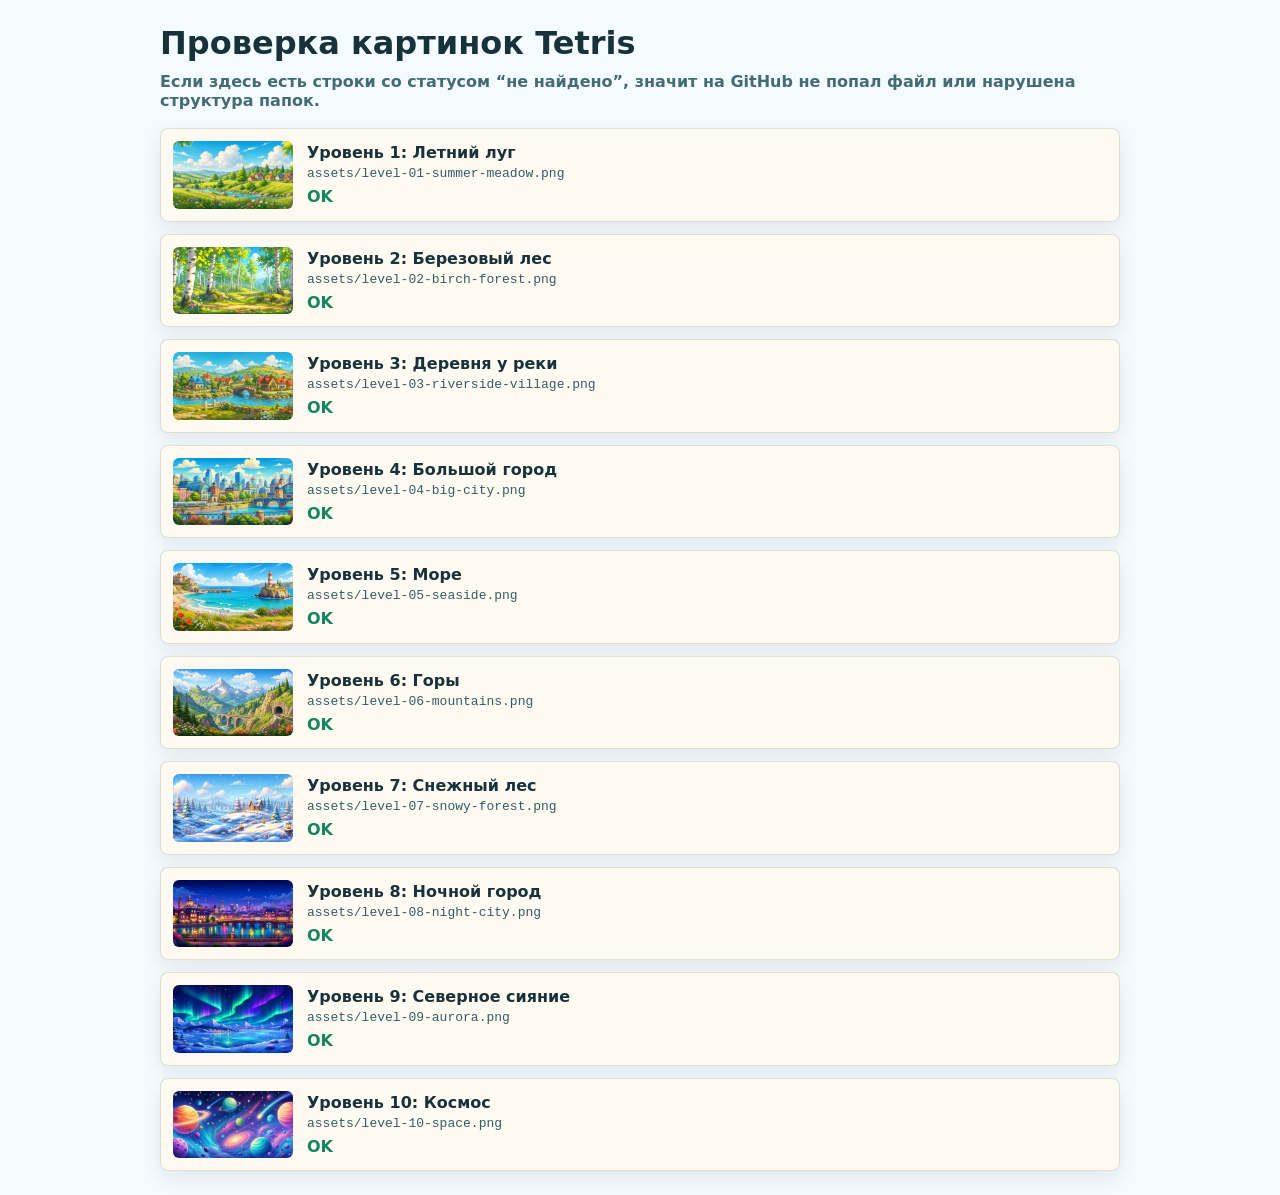
==== check-assets.html @ 62e818c8 "Add files via upload" ====
<!doctype html>
<html lang="ru">
  <head>
    <meta charset="utf-8">
    <meta name="viewport" content="width=device-width, initial-scale=1">
    <meta
      http-equiv="Content-Security-Policy"
      content="default-src 'self'; script-src 'unsafe-inline'; style-src 'unsafe-inline'; img-src 'self' data:; connect-src 'none'; object-src 'none'; base-uri 'self'; form-action 'none'"
    >
    <title>Проверка картинок Tetris</title>
    <style>
      * { box-sizing: border-box; }
      body {
        margin: 0;
        padding: 24px;
        background: #f4fbff;
        color: #17323a;
        font-family: system-ui, -apple-system, BlinkMacSystemFont, "Segoe UI", Arial, sans-serif;
      }
      main {
        max-width: 960px;
        margin: 0 auto;
      }
      h1 {
        margin: 0 0 10px;
        font-size: 32px;
      }
      p {
        margin: 0 0 18px;
        color: #446b73;
        font-weight: 650;
      }
      .list {
        display: grid;
        gap: 12px;
      }
      .asset {
        display: grid;
        grid-template-columns: 120px 1fr;
        gap: 14px;
        align-items: center;
        padding: 12px;
        border: 1px solid rgba(23, 50, 58, 0.14);
        border-radius: 8px;
        background: #fffaf1;
        box-shadow: 0 8px 20px rgba(13, 31, 38, 0.08);
      }
      .asset img {
        width: 120px;
        aspect-ratio: 16 / 9;
        object-fit: cover;
        border-radius: 6px;
        background: #d9eef4;
      }
      .asset strong {
        display: block;
        margin-bottom: 4px;
        font-size: 16px;
      }
      .asset code {
        display: block;
        overflow-wrap: anywhere;
        color: #315d66;
      }
      .status {
        margin-top: 6px;
        font-weight: 900;
      }
      .ok { color: #16855f; }
      .bad { color: #d73b45; }
      @media (max-width: 560px) {
        body { padding: 14px; }
        .asset { grid-template-columns: 1fr; }
        .asset img { width: 100%; }
      }
    </style>
  </head>
  <body>
    <main>
      <h1>Проверка картинок Tetris</h1>
      <p>Если здесь есть строки со статусом “не найдено”, значит на GitHub не попал файл или нарушена структура папок.</p>
      <div id="assetList" class="list"></div>
    </main>

    <script>
      const assets = [
        ["Уровень 1: Летний луг", "assets/level-01-summer-meadow.png"],
        ["Уровень 2: Березовый лес", "assets/level-02-birch-forest.png"],
        ["Уровень 3: Деревня у реки", "assets/level-03-riverside-village.png"],
        ["Уровень 4: Большой город", "assets/level-04-big-city.png"],
        ["Уровень 5: Море", "assets/level-05-seaside.png"],
        ["Уровень 6: Горы", "assets/level-06-mountains.png"],
        ["Уровень 7: Снежный лес", "assets/level-07-snowy-forest.png"],
        ["Уровень 8: Ночной город", "assets/level-08-night-city.png"],
        ["Уровень 9: Северное сияние", "assets/level-09-aurora.png"],
        ["Уровень 10: Космос", "assets/level-10-space.png"]
      ];

      const list = document.getElementById("assetList");

      for (const [title, src] of assets) {
        const item = document.createElement("section");
        item.className = "asset";

        const img = document.createElement("img");
        img.alt = title;

        const body = document.createElement("div");
        const name = document.createElement("strong");
        name.textContent = title;
        const path = document.createElement("code");
        path.textContent = src;
        const status = document.createElement("div");
        status.className = "status";
        status.textContent = "проверяю...";

        img.addEventListener("load", () => {
          status.textContent = "OK";
          status.className = "status ok";
        });
        img.addEventListener("error", () => {
          status.textContent = "не найдено";
          status.className = "status bad";
        });
        img.src = src;

        body.append(name, path, status);
        item.append(img, body);
        list.append(item);
      }
    </script>
  </body>
</html>
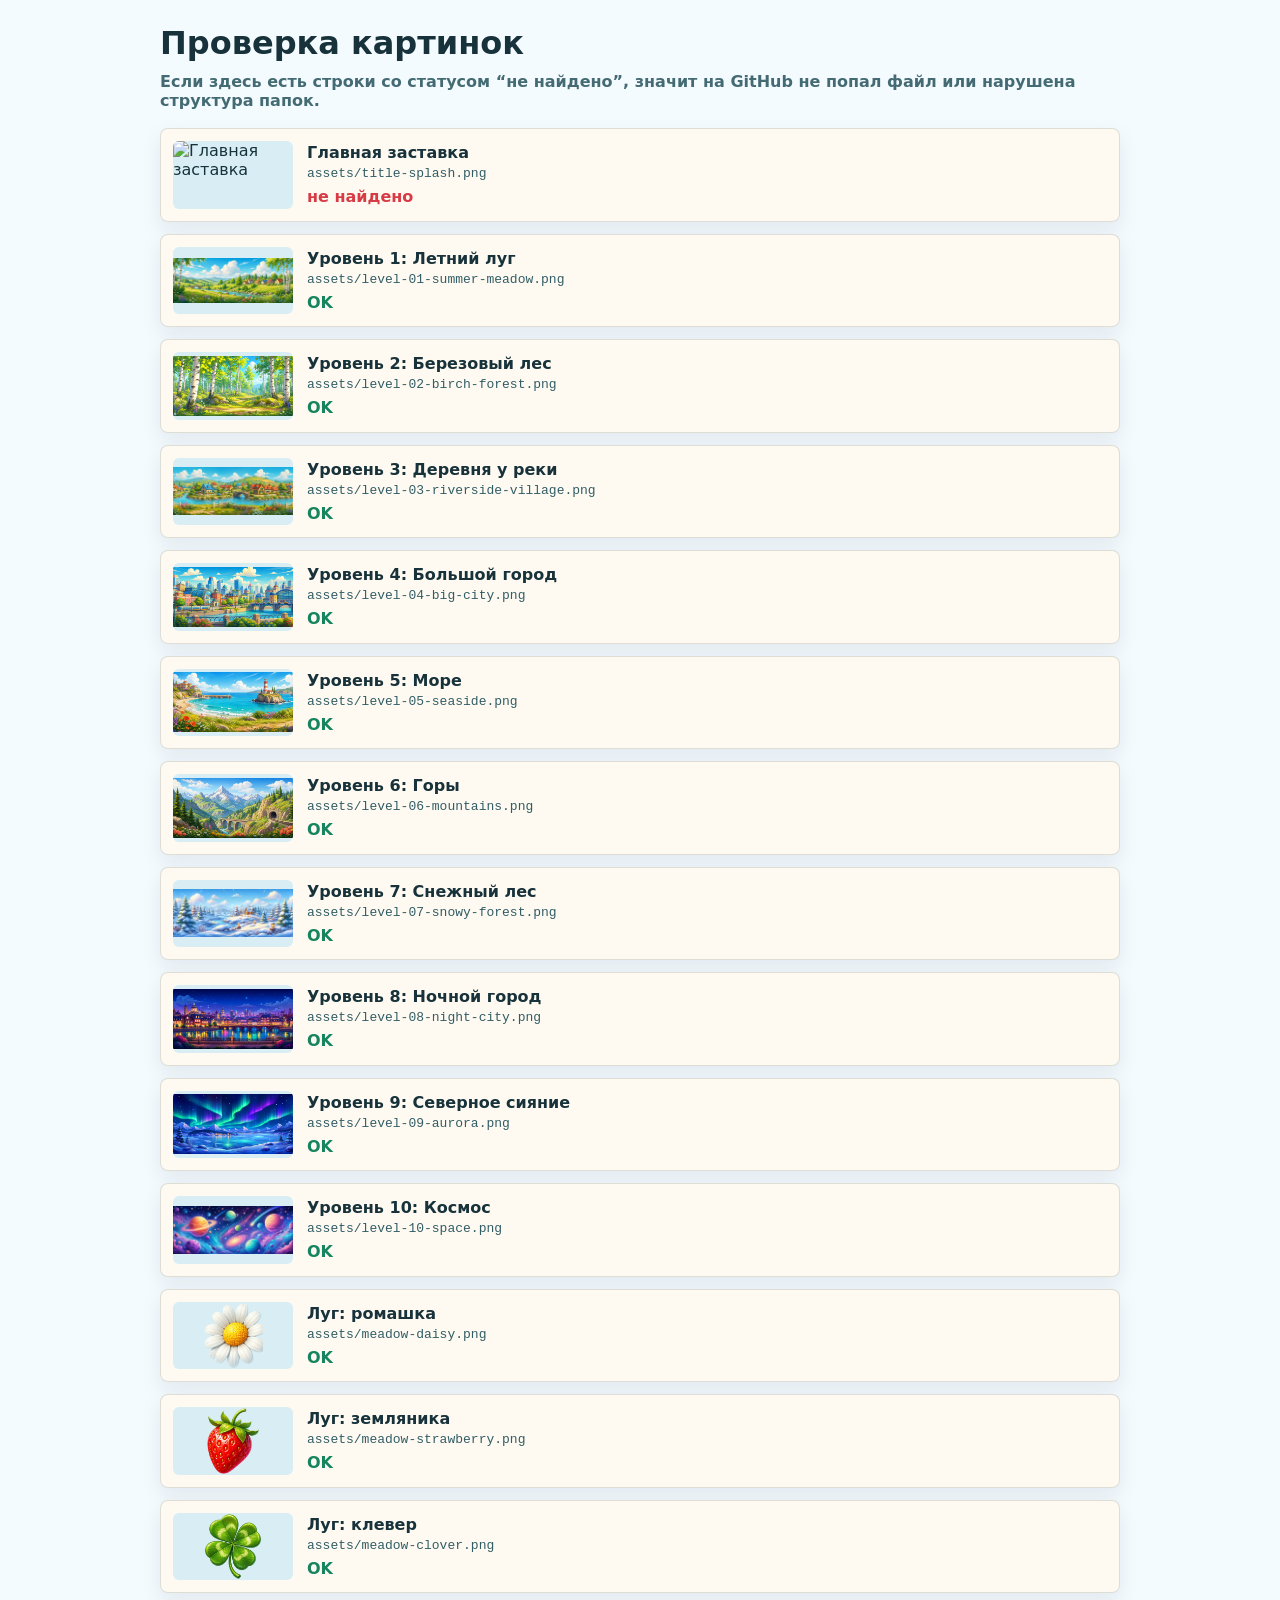
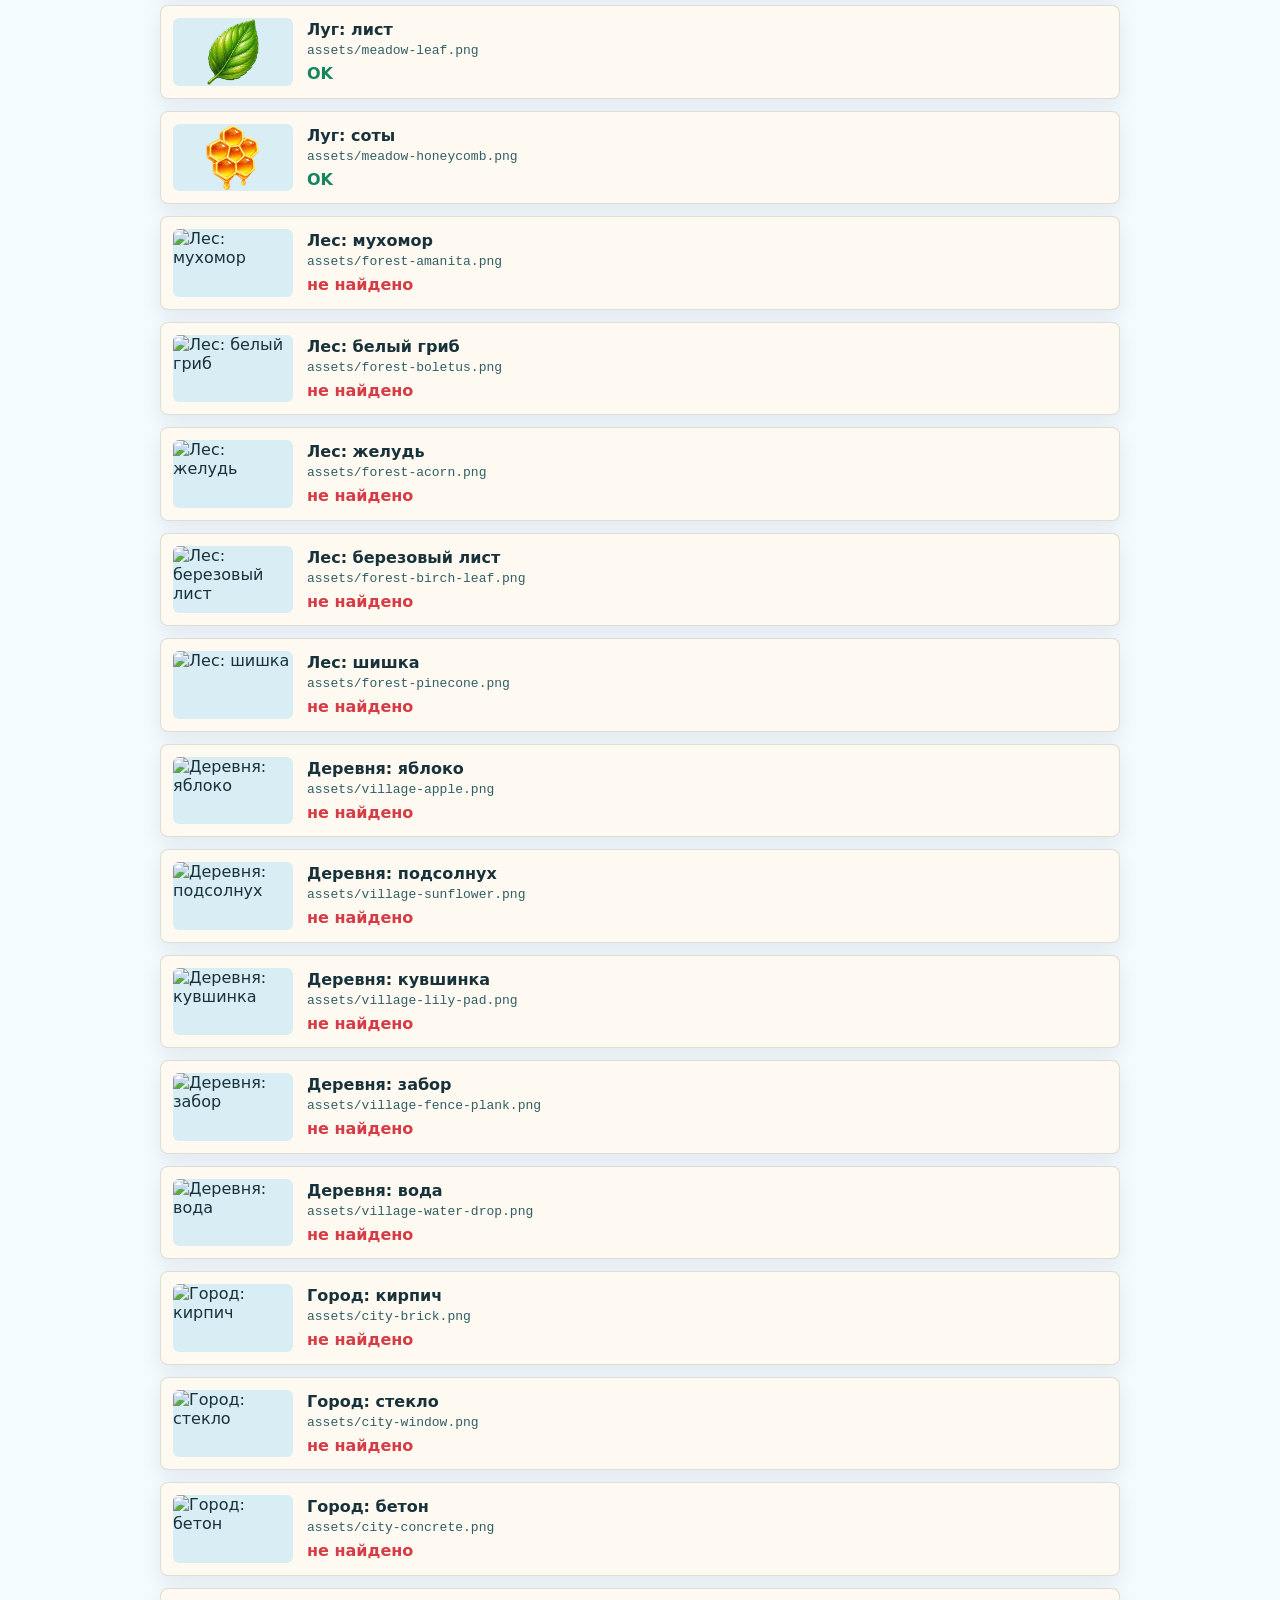
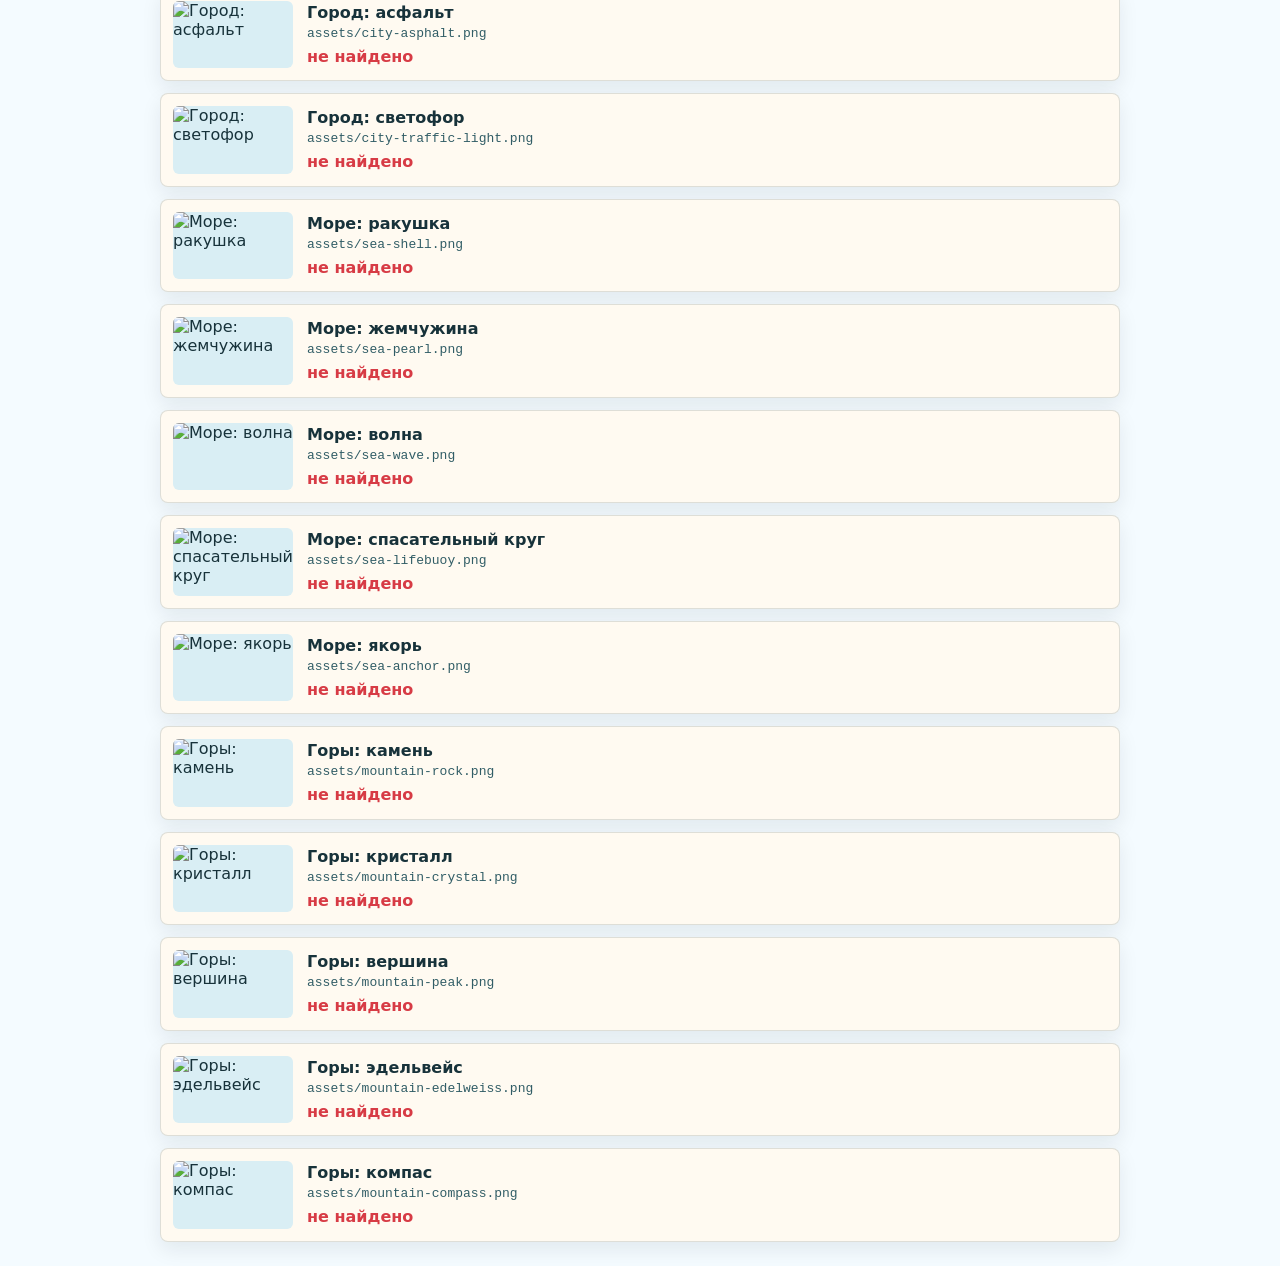
==== commit 91397799: "Add files via upload" ====
--- a/check-assets.html
+++ b/check-assets.html
@@ -7,7 +7,7 @@
       http-equiv="Content-Security-Policy"
       content="default-src 'self'; script-src 'unsafe-inline'; style-src 'unsafe-inline'; img-src 'self' data:; connect-src 'none'; object-src 'none'; base-uri 'self'; form-action 'none'"
     >
-    <title>Проверка картинок Tetris</title>
+    <title>Проверка картинок Блок-пазл в дорогу</title>
     <style>
       * { box-sizing: border-box; }
       body {
@@ -48,7 +48,7 @@
       .asset img {
         width: 120px;
         aspect-ratio: 16 / 9;
-        object-fit: cover;
+        object-fit: contain;
         border-radius: 6px;
         background: #d9eef4;
       }
@@ -77,13 +77,14 @@
   </head>
   <body>
     <main>
-      <h1>Проверка картинок Tetris</h1>
+      <h1>Проверка картинок</h1>
       <p>Если здесь есть строки со статусом “не найдено”, значит на GitHub не попал файл или нарушена структура папок.</p>
       <div id="assetList" class="list"></div>
     </main>
 
     <script>
       const assets = [
+        ["Главная заставка", "assets/title-splash.png"],
         ["Уровень 1: Летний луг", "assets/level-01-summer-meadow.png"],
         ["Уровень 2: Березовый лес", "assets/level-02-birch-forest.png"],
         ["Уровень 3: Деревня у реки", "assets/level-03-riverside-village.png"],
@@ -93,7 +94,37 @@
         ["Уровень 7: Снежный лес", "assets/level-07-snowy-forest.png"],
         ["Уровень 8: Ночной город", "assets/level-08-night-city.png"],
         ["Уровень 9: Северное сияние", "assets/level-09-aurora.png"],
-        ["Уровень 10: Космос", "assets/level-10-space.png"]
+        ["Уровень 10: Космос", "assets/level-10-space.png"],
+        ["Луг: ромашка", "assets/meadow-daisy.png"],
+        ["Луг: земляника", "assets/meadow-strawberry.png"],
+        ["Луг: клевер", "assets/meadow-clover.png"],
+        ["Луг: лист", "assets/meadow-leaf.png"],
+        ["Луг: соты", "assets/meadow-honeycomb.png"],
+        ["Лес: мухомор", "assets/forest-amanita.png"],
+        ["Лес: белый гриб", "assets/forest-boletus.png"],
+        ["Лес: желудь", "assets/forest-acorn.png"],
+        ["Лес: березовый лист", "assets/forest-birch-leaf.png"],
+        ["Лес: шишка", "assets/forest-pinecone.png"],
+        ["Деревня: яблоко", "assets/village-apple.png"],
+        ["Деревня: подсолнух", "assets/village-sunflower.png"],
+        ["Деревня: кувшинка", "assets/village-lily-pad.png"],
+        ["Деревня: забор", "assets/village-fence-plank.png"],
+        ["Деревня: вода", "assets/village-water-drop.png"],
+        ["Город: кирпич", "assets/city-brick.png"],
+        ["Город: стекло", "assets/city-window.png"],
+        ["Город: бетон", "assets/city-concrete.png"],
+        ["Город: асфальт", "assets/city-asphalt.png"],
+        ["Город: светофор", "assets/city-traffic-light.png"],
+        ["Море: ракушка", "assets/sea-shell.png"],
+        ["Море: жемчужина", "assets/sea-pearl.png"],
+        ["Море: волна", "assets/sea-wave.png"],
+        ["Море: спасательный круг", "assets/sea-lifebuoy.png"],
+        ["Море: якорь", "assets/sea-anchor.png"],
+        ["Горы: камень", "assets/mountain-rock.png"],
+        ["Горы: кристалл", "assets/mountain-crystal.png"],
+        ["Горы: вершина", "assets/mountain-peak.png"],
+        ["Горы: эдельвейс", "assets/mountain-edelweiss.png"],
+        ["Горы: компас", "assets/mountain-compass.png"]
       ];
 
       const list = document.getElementById("assetList");
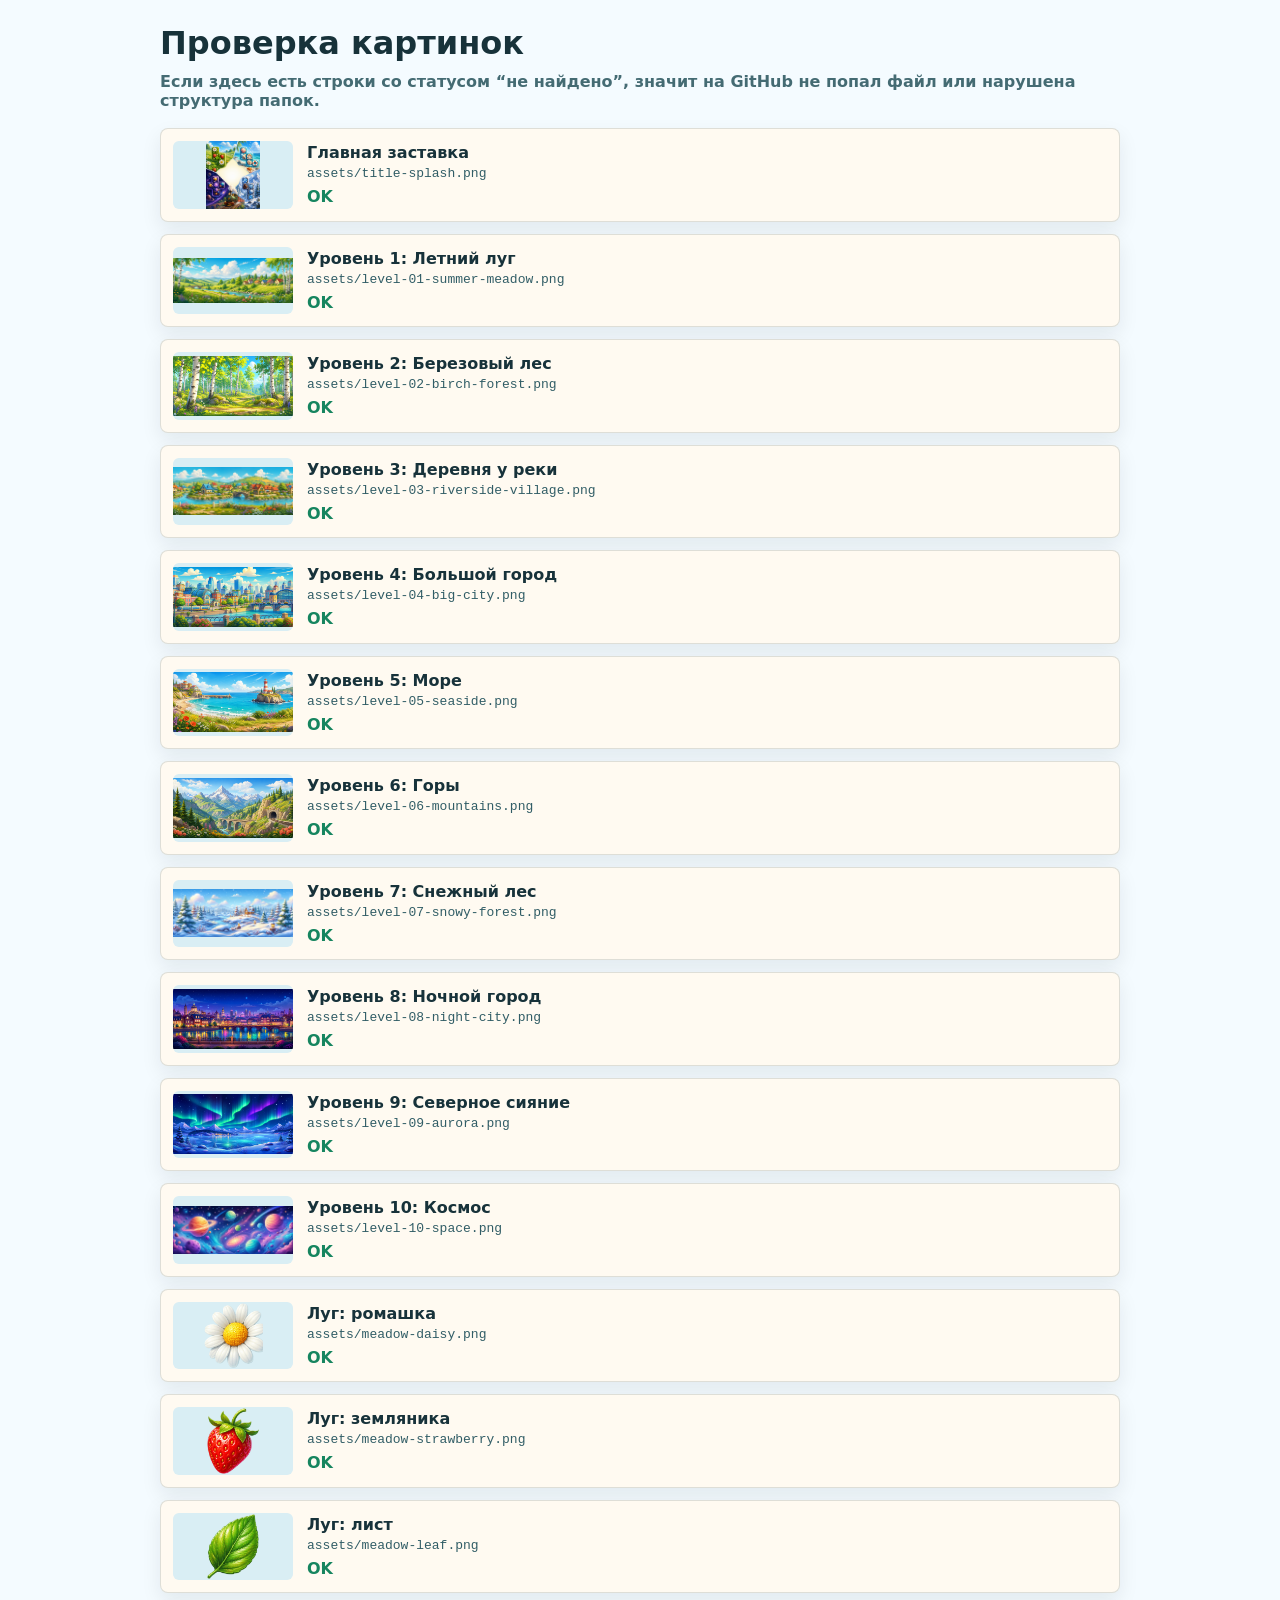
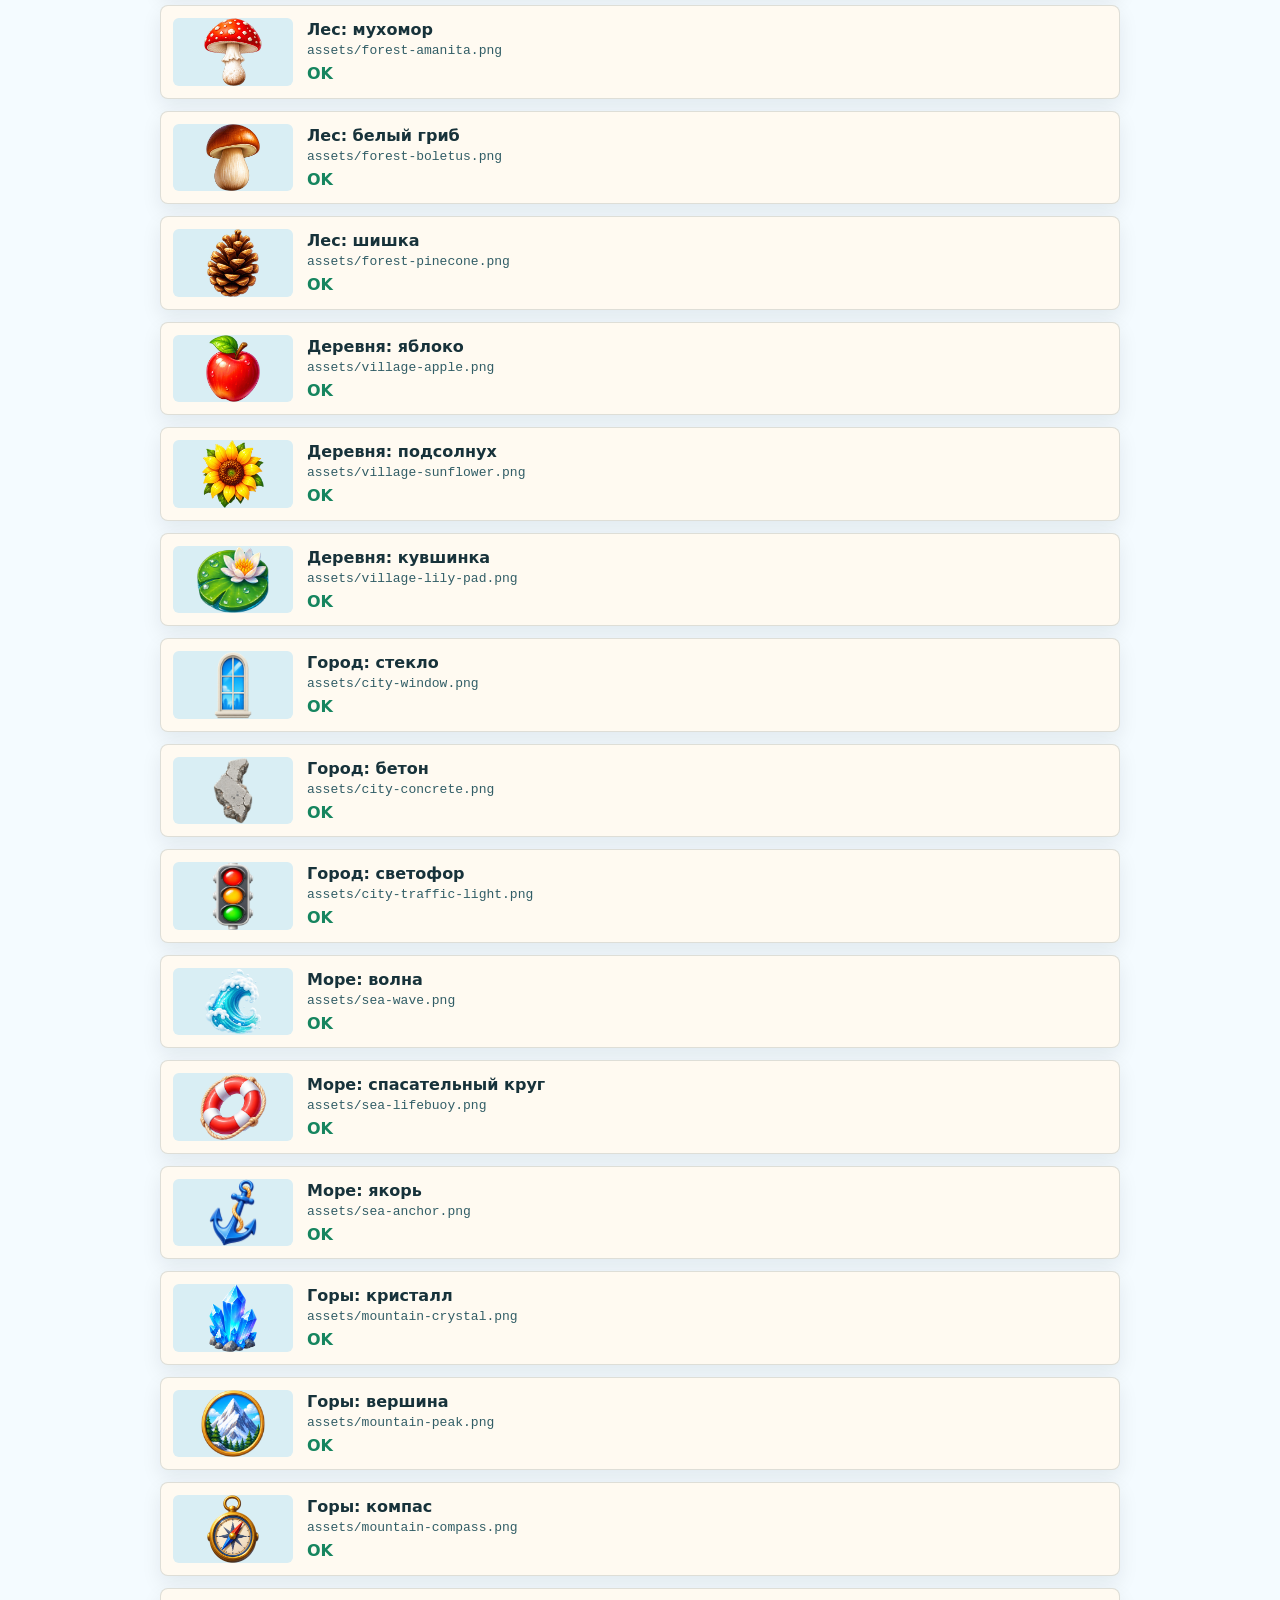
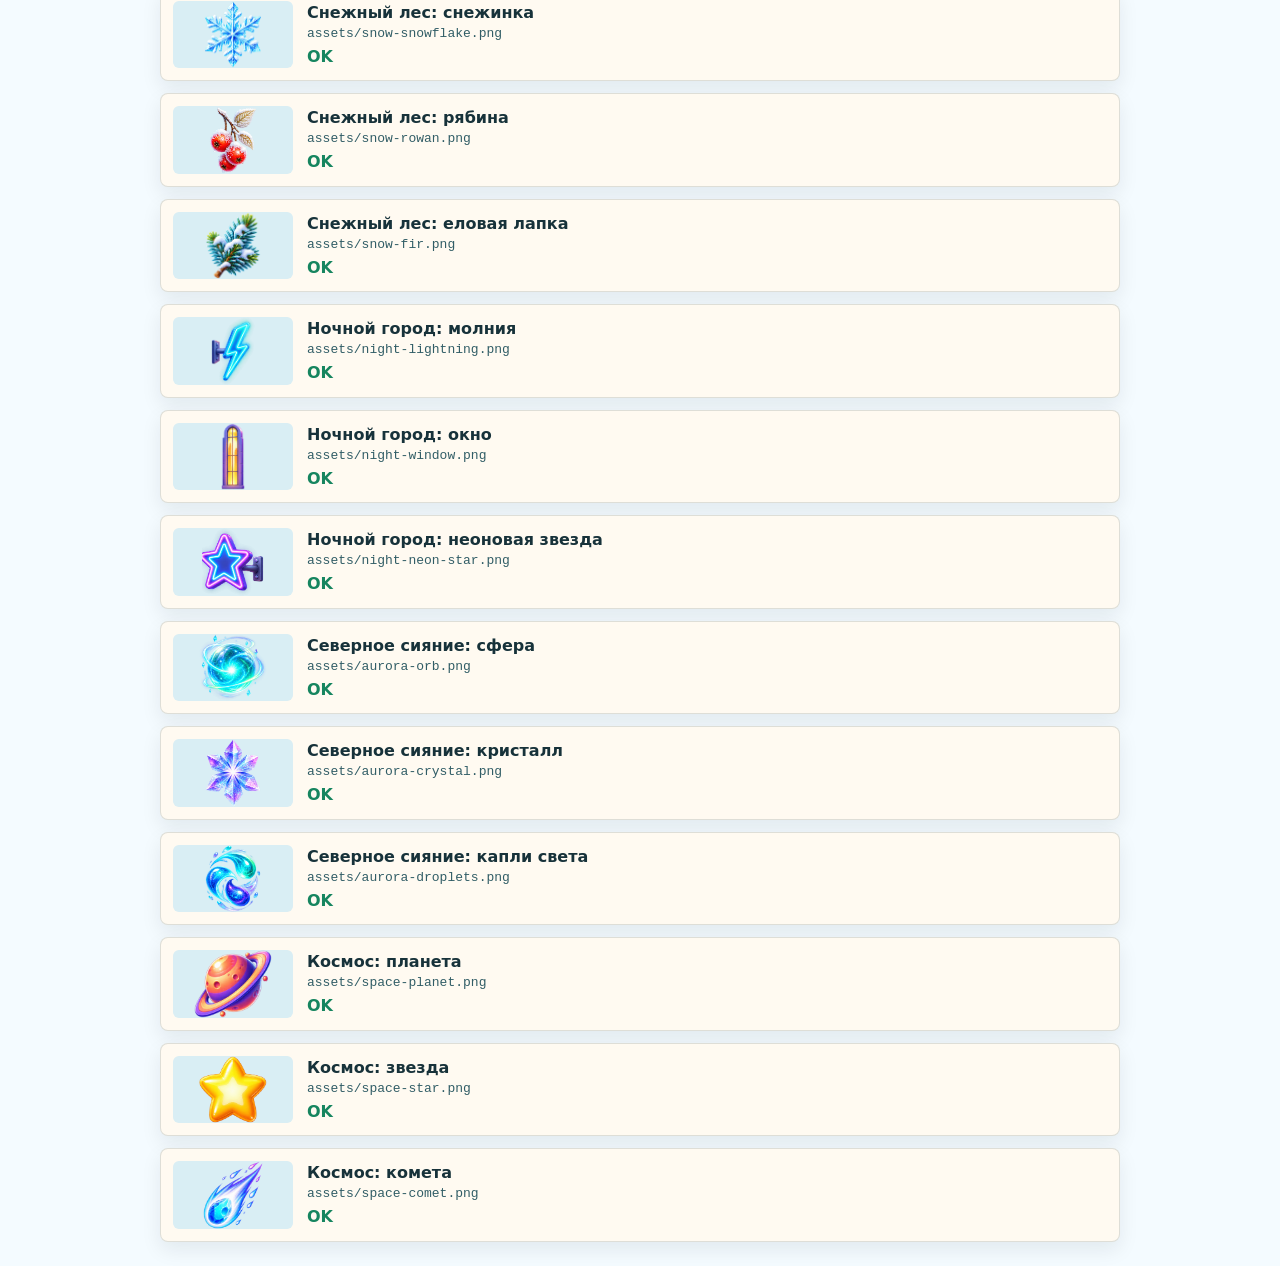
==== commit d9b44087: "Add files via upload" ====
--- a/check-assets.html
+++ b/check-assets.html
@@ -7,7 +7,7 @@
       http-equiv="Content-Security-Policy"
       content="default-src 'self'; script-src 'unsafe-inline'; style-src 'unsafe-inline'; img-src 'self' data:; connect-src 'none'; object-src 'none'; base-uri 'self'; form-action 'none'"
     >
-    <title>Проверка картинок Блок-пазл в дорогу</title>
+    <title>Проверка картинок игры Мир за окном</title>
     <style>
       * { box-sizing: border-box; }
       body {
@@ -97,34 +97,34 @@
         ["Уровень 10: Космос", "assets/level-10-space.png"],
         ["Луг: ромашка", "assets/meadow-daisy.png"],
         ["Луг: земляника", "assets/meadow-strawberry.png"],
-        ["Луг: клевер", "assets/meadow-clover.png"],
         ["Луг: лист", "assets/meadow-leaf.png"],
-        ["Луг: соты", "assets/meadow-honeycomb.png"],
         ["Лес: мухомор", "assets/forest-amanita.png"],
         ["Лес: белый гриб", "assets/forest-boletus.png"],
-        ["Лес: желудь", "assets/forest-acorn.png"],
-        ["Лес: березовый лист", "assets/forest-birch-leaf.png"],
         ["Лес: шишка", "assets/forest-pinecone.png"],
         ["Деревня: яблоко", "assets/village-apple.png"],
         ["Деревня: подсолнух", "assets/village-sunflower.png"],
         ["Деревня: кувшинка", "assets/village-lily-pad.png"],
-        ["Деревня: забор", "assets/village-fence-plank.png"],
-        ["Деревня: вода", "assets/village-water-drop.png"],
-        ["Город: кирпич", "assets/city-brick.png"],
         ["Город: стекло", "assets/city-window.png"],
         ["Город: бетон", "assets/city-concrete.png"],
-        ["Город: асфальт", "assets/city-asphalt.png"],
         ["Город: светофор", "assets/city-traffic-light.png"],
-        ["Море: ракушка", "assets/sea-shell.png"],
-        ["Море: жемчужина", "assets/sea-pearl.png"],
         ["Море: волна", "assets/sea-wave.png"],
         ["Море: спасательный круг", "assets/sea-lifebuoy.png"],
         ["Море: якорь", "assets/sea-anchor.png"],
-        ["Горы: камень", "assets/mountain-rock.png"],
         ["Горы: кристалл", "assets/mountain-crystal.png"],
         ["Горы: вершина", "assets/mountain-peak.png"],
-        ["Горы: эдельвейс", "assets/mountain-edelweiss.png"],
-        ["Горы: компас", "assets/mountain-compass.png"]
+        ["Горы: компас", "assets/mountain-compass.png"],
+        ["Снежный лес: снежинка", "assets/snow-snowflake.png"],
+        ["Снежный лес: рябина", "assets/snow-rowan.png"],
+        ["Снежный лес: еловая лапка", "assets/snow-fir.png"],
+        ["Ночной город: молния", "assets/night-lightning.png"],
+        ["Ночной город: окно", "assets/night-window.png"],
+        ["Ночной город: неоновая звезда", "assets/night-neon-star.png"],
+        ["Северное сияние: сфера", "assets/aurora-orb.png"],
+        ["Северное сияние: кристалл", "assets/aurora-crystal.png"],
+        ["Северное сияние: капли света", "assets/aurora-droplets.png"],
+        ["Космос: планета", "assets/space-planet.png"],
+        ["Космос: звезда", "assets/space-star.png"],
+        ["Космос: комета", "assets/space-comet.png"]
       ];
 
       const list = document.getElementById("assetList");
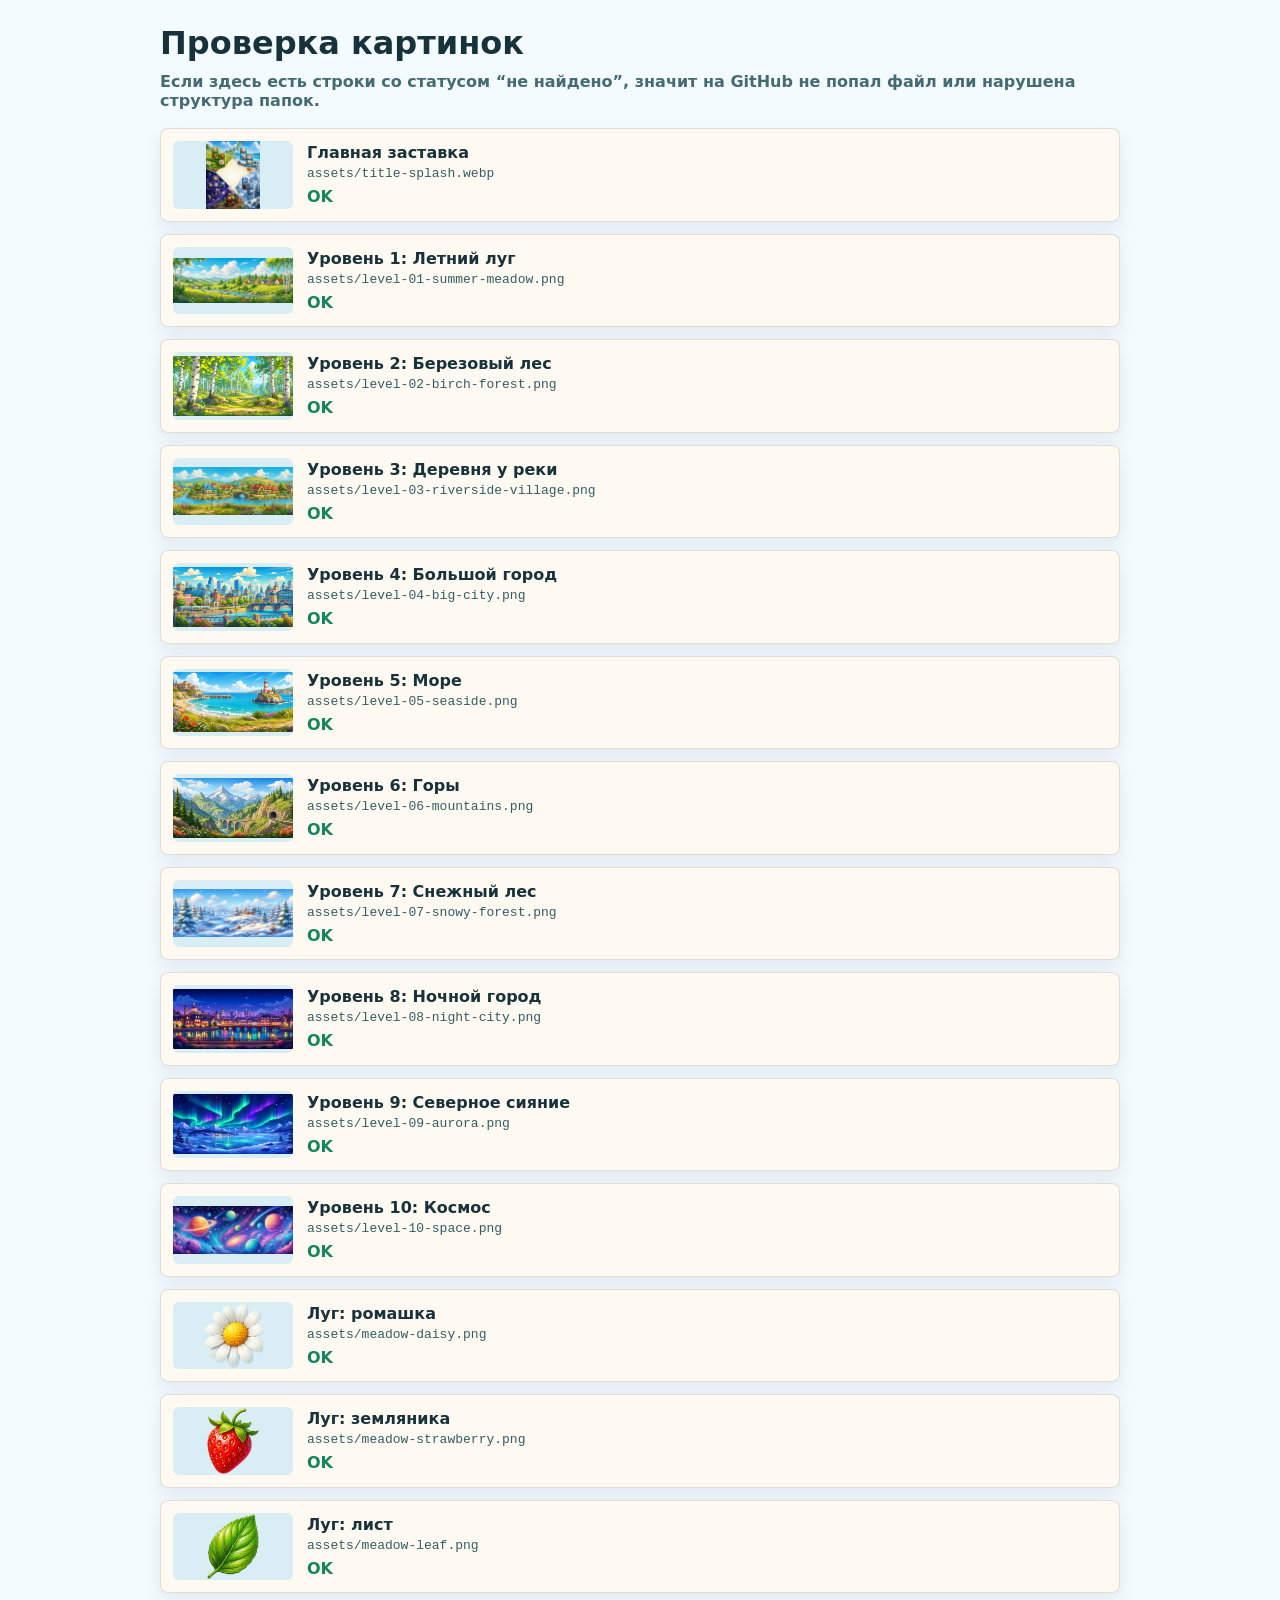
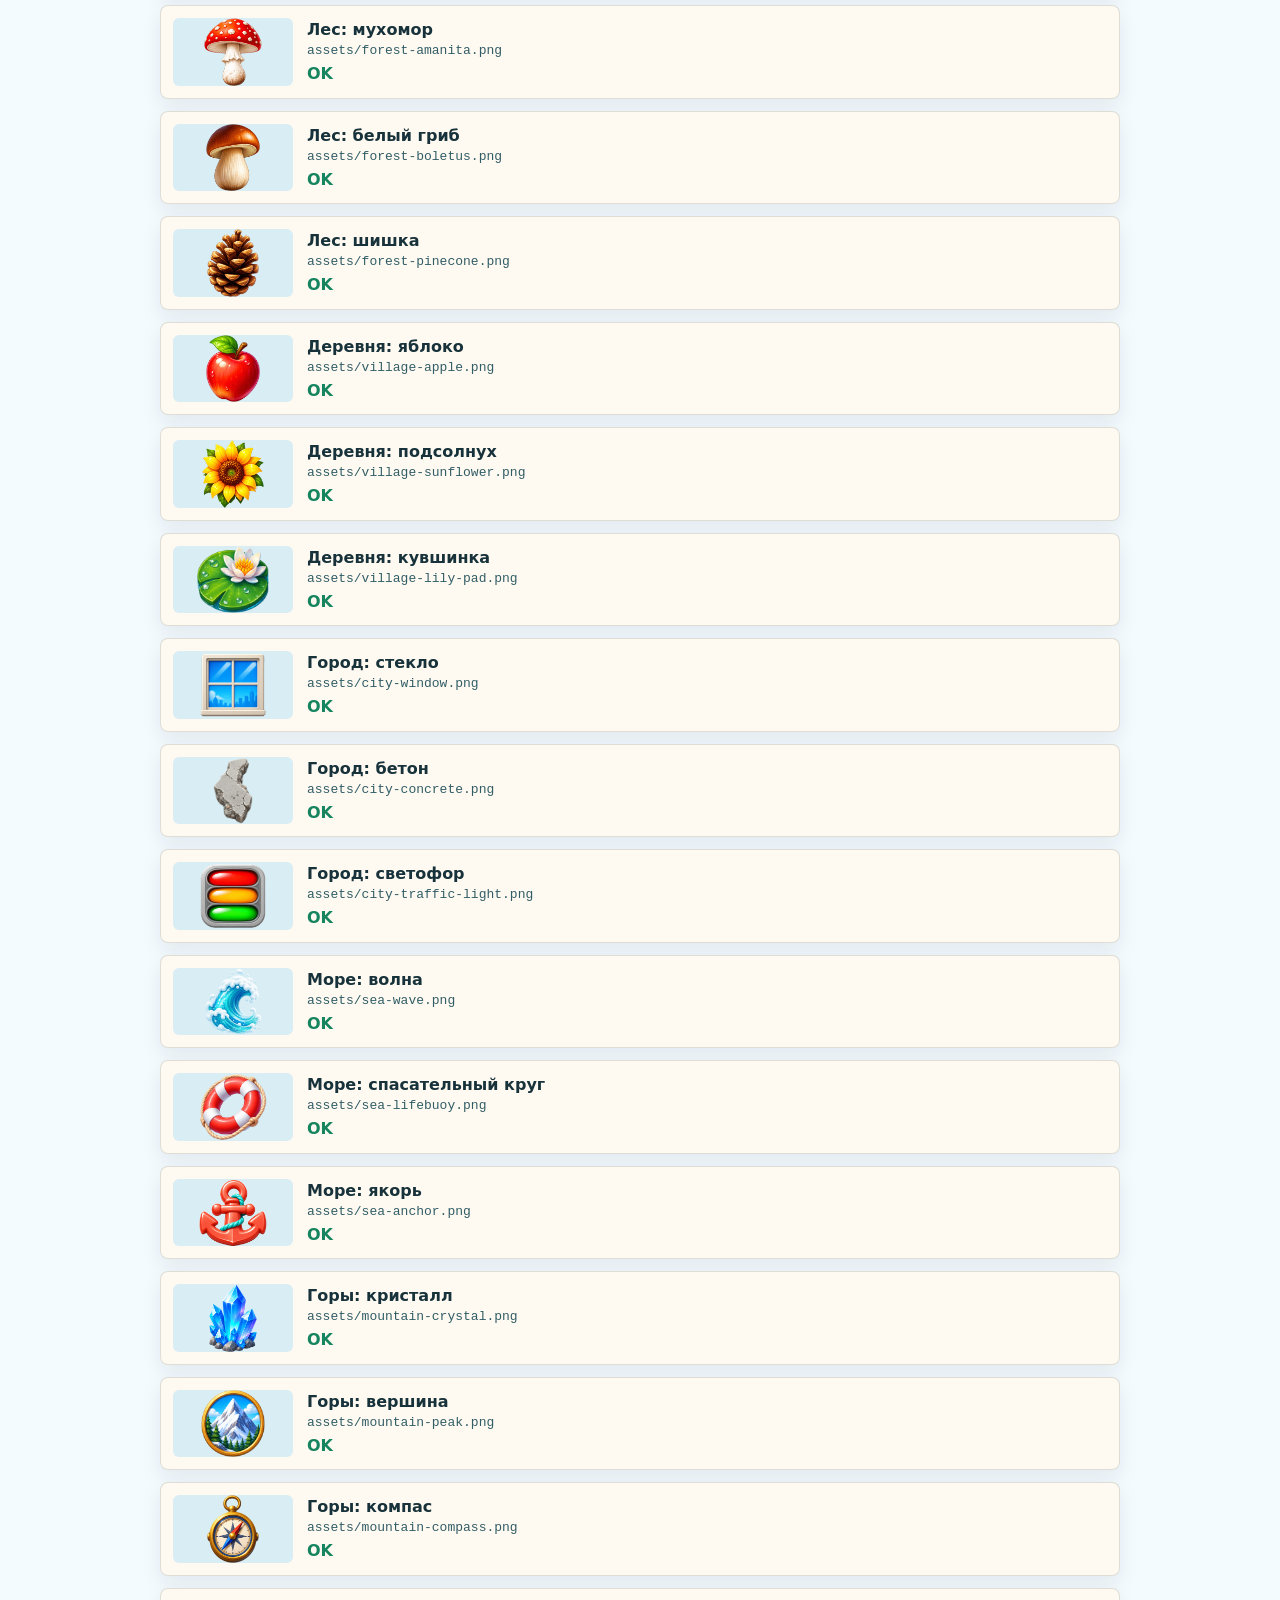
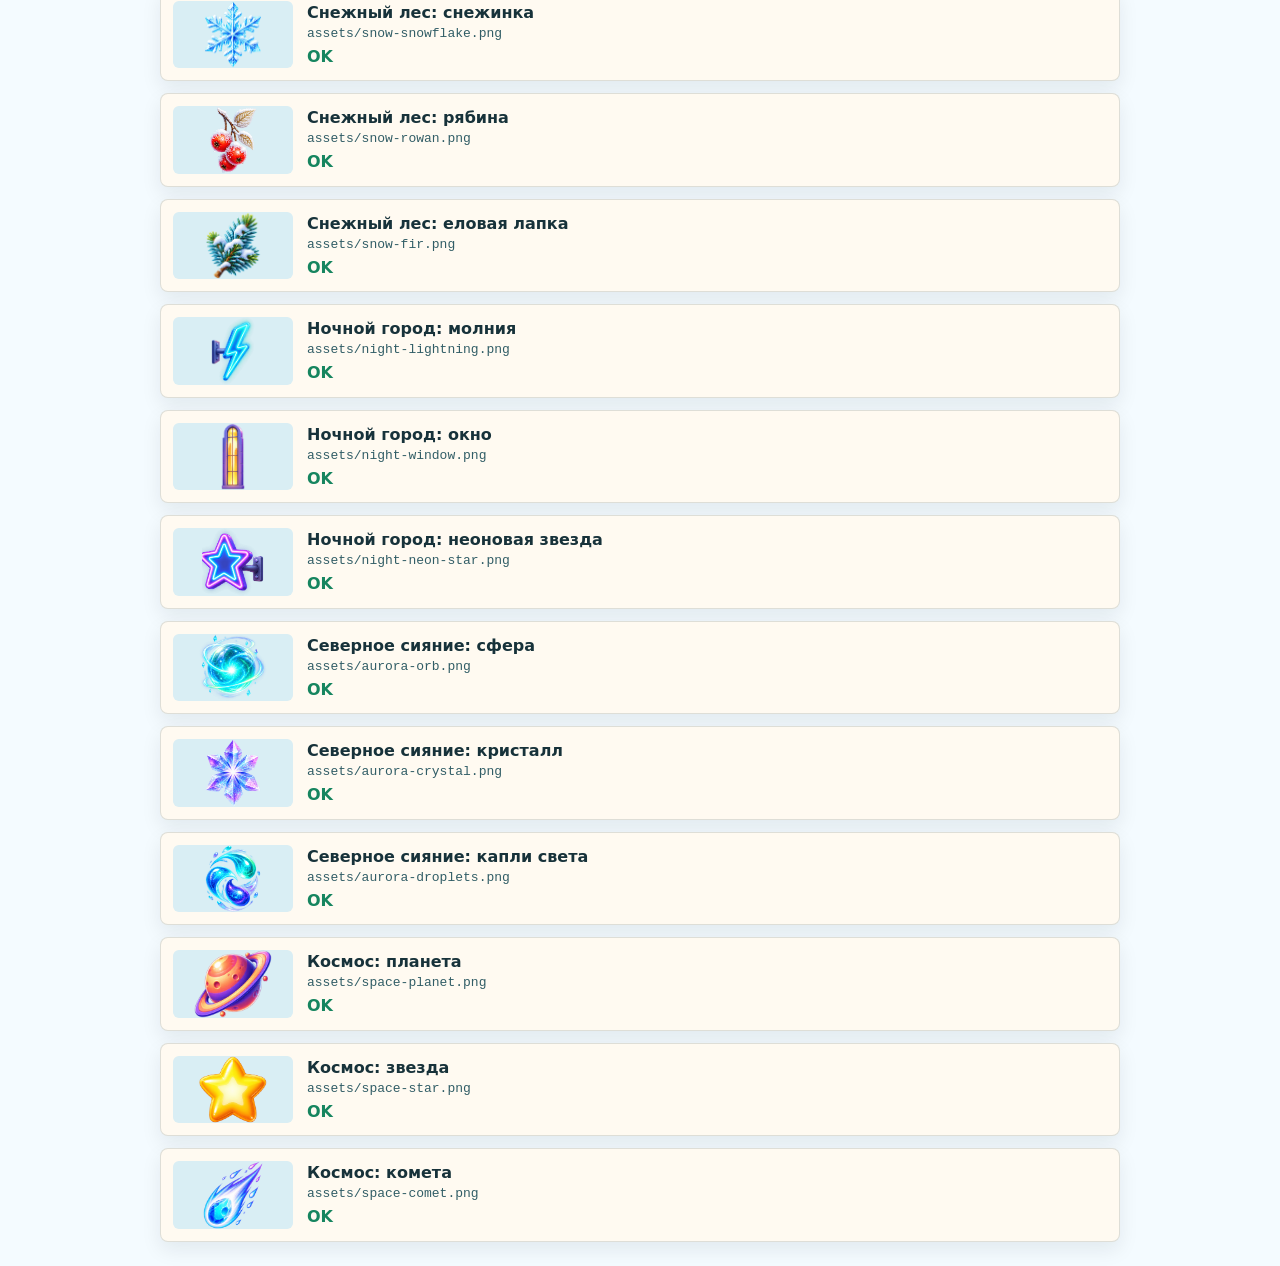
==== commit b70c1b75: "Проверять облегчённую заставку" ====
--- a/check-assets.html
+++ b/check-assets.html
@@ -84,7 +84,7 @@
 
     <script>
       const assets = [
-        ["Главная заставка", "assets/title-splash.png"],
+        ["Главная заставка", "assets/title-splash.webp"],
         ["Уровень 1: Летний луг", "assets/level-01-summer-meadow.png"],
         ["Уровень 2: Березовый лес", "assets/level-02-birch-forest.png"],
         ["Уровень 3: Деревня у реки", "assets/level-03-riverside-village.png"],
@@ -162,3 +162,4 @@
     </script>
   </body>
 </html>
+
